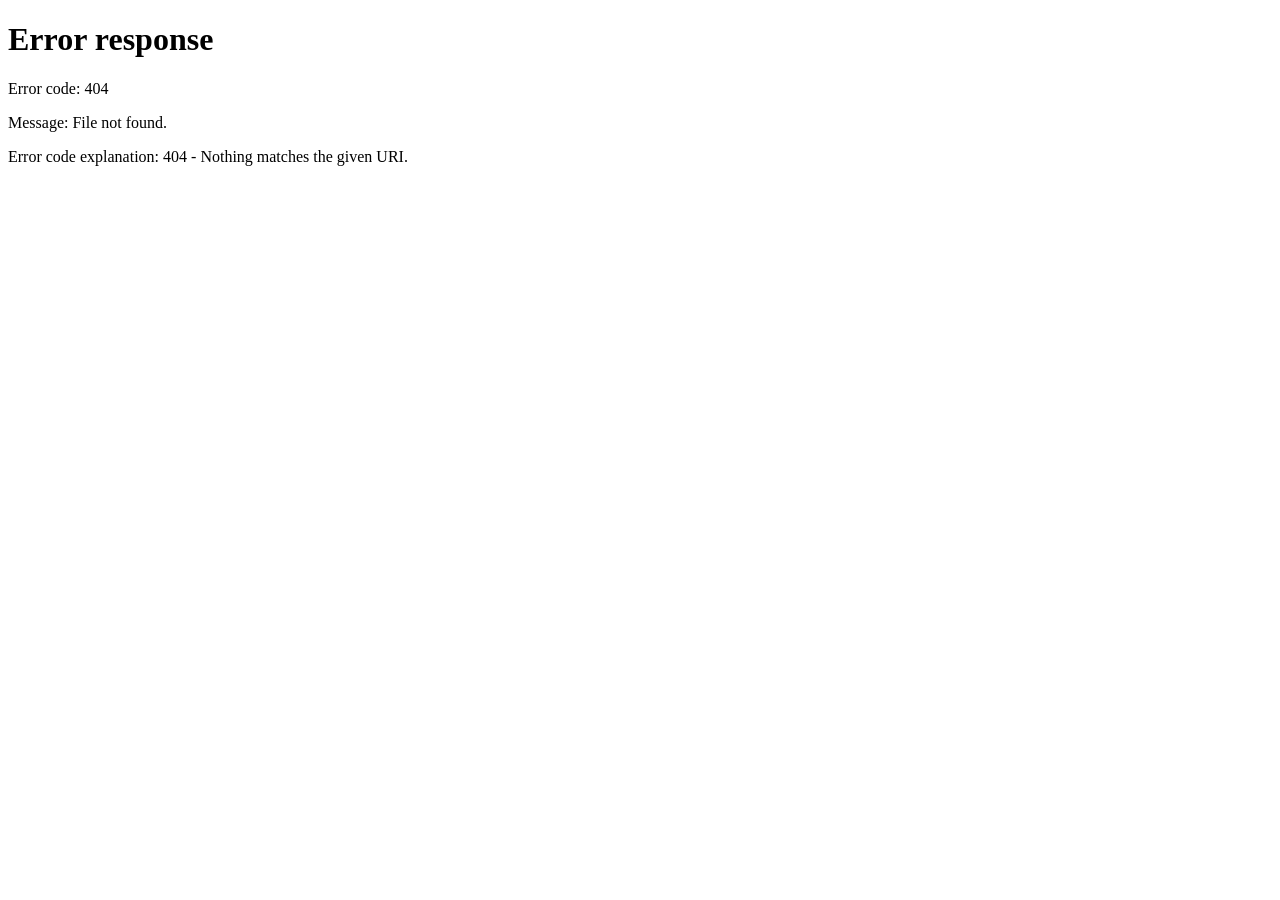
==== web_fronted/admin.html @ 8ac4acce "implemeentation de filtre de chaque page selon le role et l ajout admin creation du filier page et s" ====
<!DOCTYPE html>
<html>
    <head>
        <link rel="stylesheet" href="styles/admin.css">

    </head>
    <body>

        <navbar>
            <button id="burgerMenuBtn" class="burger-menu-btn" ">
              <img src="resources\images\BurgerMenu.png">
            </button>

            <div class="sidebar" id="sidebar">
                
            </div>

            <main>
              <div class="creation-filiere">
                <h1>ajouter un filier</h1>
                <div>
                  <label style="display:block">Nom de filiere</label>
                  <input id="filierName" type="text" placeholder="Entrer le nom de la filiere" style="width: 350px; margin-top: 10px;">
                </div>

                <div>
                  <label style="display:block">Description de filiere</label>
                  <textarea id="filiereDescription" class="filiere-description" type="text" placeholder="Entrer la description de la filiere"></textarea>
                </div>
                  
                <button class="creation-filiere-submit-btn" id="filiereCreationSubmitBtn">
                  Enregistrer
                </button>
                
              </div>
            </main>
        </navbar> 

        <script type="module" src ="script/utile.js"></script>
        <script type="module" src ="script/admin.js"></script>
    </body>
</html>
---- web_fronted/styles/admin.css ----
body ,html , main {
    margin: 0;
    padding: 0;
    height: 100%;
    width :100% ;
}



.burger-menu-btn{
    width: 40px;
    height: 40px;
    border-radius: 25px;
    background-color: white;
    position: absolute;
    top: 30px;
    right: 30px;
}

.burger-menu-btn img{
    width : 90% ;
    margin-top: 2px;
    justify-content: center;
    align-items: center;
}

h1{
    color:  rgb(0, 136, 255) ;
    margin-top: 50px;
}
.sidebar{
    position: fixed;
    width: 300px;
    display: none;
    background-color: black;
    top: 0;
    right: 0;
    bottom: 0;
}

.creation-filiere{
    display: flex;
    flex-direction: column;
    justify-content: center;
    align-items: center;
    row-gap: 10px;
}

.creation-filiere label{
    margin-top : 20px;
    padding-left: 5px;
    margin-bottom : 3px ;
}

.creation-filiere input{
    border : 2px solid rgb(0, 136, 255) ;
    padding: 8px 5px;
    border-radius: 15px;
}
.filiere-description{
    width: 350px; 
    height: 150px;
    resize: none;       
    text-align: left;
    vertical-align: top;
    white-space: pre-wrap; 
    padding: 12px;
    box-sizing: border-box;
    border : 2px solid rgb(0, 136, 255) ;
    padding: 8px 5px;
    border-radius: 15px;
}

.creation-filiere-submit-btn{
    width: 200px;
    margin : 20px 10px ;
    border : 2px solid rgb(0, 136, 255) ;
    padding: 10px 0;
    background-color: white;
    border-radius: 25px;
}

.creation-filiere-submit-btn:hover{
    background-color: rgb(0, 136, 255);
    border-color: none ;
    color : white ;
    font-size: 16px;
    padding: 9px 0;
}
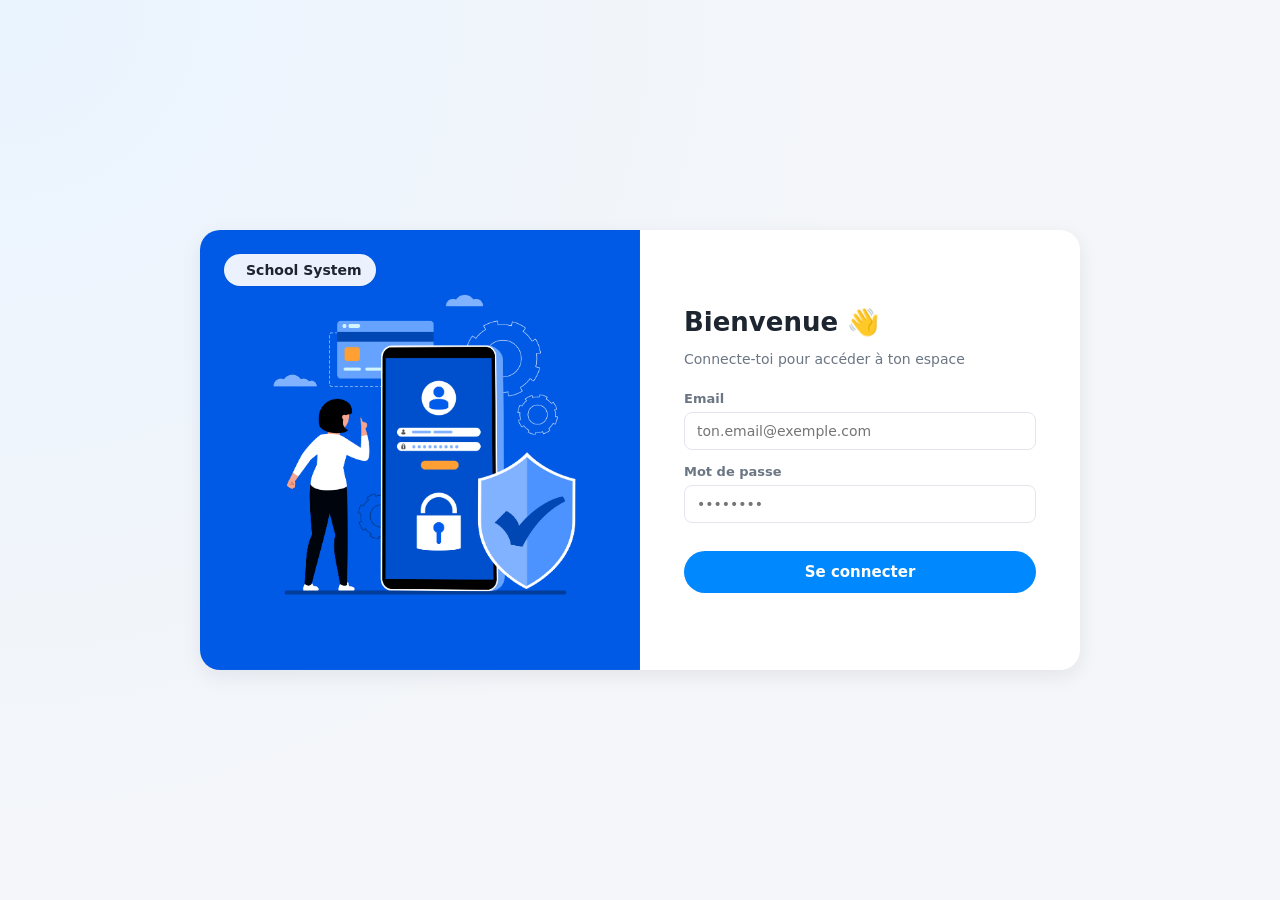
==== commit 14fb5e6a: "ajout de creation de filiere et prof chez admin" ====
--- a/web_fronted/admin.html
+++ b/web_fronted/admin.html
@@ -1,43 +1,245 @@
 <!DOCTYPE html>
-<html>
-    <head>
-        <link rel="stylesheet" href="styles/admin.css">
-
-    </head>
-    <body>
-
-        <navbar>
-            <button id="burgerMenuBtn" class="burger-menu-btn" ">
-              <img src="resources\images\BurgerMenu.png">
-            </button>
-
-            <div class="sidebar" id="sidebar">
-                
+<html lang="fr">
+<head>
+    <meta charset="UTF-8">
+    <title>Admin Dashboard</title>
+    <link rel="stylesheet" href="styles/theme.css">
+    <link rel="stylesheet" href="styles/admin.css">
+</head>
+<body>
+    <div class="app-shell">
+        <aside class="app-sidebar" id="sidebar">
+            <div class="app-sidebar-brand">
+                <span class="brand-dot"></span>
+                <span>School System</span>
             </div>
-
-            <main>
-              <div class="creation-filiere">
-                <h1>ajouter un filier</h1>
-                <div>
-                  <label style="display:block">Nom de filiere</label>
-                  <input id="filierName" type="text" placeholder="Entrer le nom de la filiere" style="width: 350px; margin-top: 10px;">
+            <div class="app-sidebar-role">Administrator</div>
+
+            <nav class="app-nav">
+                <button class="app-nav-btn active" id="sidebarCreatioinFiliereBtn" data-target="filieres">
+                    <svg viewBox="0 0 24 24" fill="none" stroke="currentColor" stroke-width="2"><path d="M12 3 2 8l10 5 10-5-10-5Z"/><path d="M6 10.5V16c0 1.5 2.7 3 6 3s6-1.5 6-3v-5.5"/></svg>
+                    Filières
+                </button>
+                <button class="app-nav-btn" id="sidebarCreationProfBtn" data-target="professors">
+                    <svg viewBox="0 0 24 24" fill="none" stroke="currentColor" stroke-width="2"><circle cx="12" cy="8" r="4"/><path d="M4 21c0-4.4 3.6-7 8-7s8 2.6 8 7"/></svg>
+                    Professeurs
+                </button>
+                <button class="app-nav-btn" id="sidebarcreerEtudiantBtn" data-target="students">
+                    <svg viewBox="0 0 24 24" fill="none" stroke="currentColor" stroke-width="2"><circle cx="9" cy="8" r="3.5"/><path d="M2 21c0-3.6 3-6 7-6s7 2.4 7 6"/><path d="M16.5 5c1.7.3 3 1.8 3 3.5S18.2 11.7 16.5 12"/><path d="M22 21c0-2.8-1.9-5-4.8-5.7"/></svg>
+                    Étudiants
+                </button>
+                <button class="app-nav-btn" id="sidebarCreerModuleBtn" data-target="modules">
+                    <svg viewBox="0 0 24 24" fill="none" stroke="currentColor" stroke-width="2"><path d="M4 19.5A2.5 2.5 0 0 1 6.5 17H20"/><path d="M6.5 2H20v20H6.5A2.5 2.5 0 0 1 4 19.5v-15A2.5 2.5 0 0 1 6.5 2Z"/></svg>
+                    Modules
+                </button>
+                <button class="app-nav-btn" id="sidebarOverviewBtn" data-target="overview">
+                    <svg viewBox="0 0 24 24" fill="none" stroke="currentColor" stroke-width="2"><rect x="3" y="3" width="7" height="9" rx="1.5"/><rect x="14" y="3" width="7" height="5" rx="1.5"/><rect x="14" y="12" width="7" height="9" rx="1.5"/><rect x="3" y="16" width="7" height="5" rx="1.5"/></svg>
+                    Overview
+                </button>
+            </nav>
+
+            <div class="app-sidebar-footer">
+                <button class="app-logout-btn" id="logoutBtn">Se déconnecter</button>
+            </div>
+        </aside>
+
+        <div class="app-main">
+            <header class="app-header">
+                <div class="app-header-left">
+                    <button class="app-burger-btn" id="burgerMenuBtn">
+                        <svg viewBox="0 0 24 24" fill="none" stroke="currentColor" stroke-width="2"><path d="M3 6h18"/><path d="M3 12h18"/><path d="M3 18h18"/></svg>
+                    </button>
+                    <div class="app-header-title" id="pageTitle">Filières</div>
                 </div>
-
-                <div>
-                  <label style="display:block">Description de filiere</label>
-                  <textarea id="filiereDescription" class="filiere-description" type="text" placeholder="Entrer la description de la filiere"></textarea>
+                <div class="app-header-right">
+                    <div class="app-avatar">A</div>
                 </div>
-                  
-                <button class="creation-filiere-submit-btn" id="filiereCreationSubmitBtn">
-                  Enregistrer
-                </button>
-                
-              </div>
+            </header>
+
+            <main class="app-content">
+
+                <!-- ===== FILIERES ===== -->
+                <section class="app-section active creation-filiere" id="filieres">
+                    <div class="section-heading">
+                        <div>
+                            <h1>Filières</h1>
+                            <p>Créer et gérer les filières</p>
+                        </div>
+                    </div>
+
+                    <div class="admin-split">
+                        <div class="card">
+                            <div class="card-title">Liste des filières</div>
+                            <table class="data-table" id="tableRows" style="max-width: 500px;"></table>
+                        </div>
+
+                        <div class="card">
+                            <div class="card-title">Ajouter une filière</div>
+                            <div class="form-field">
+                                <label>Nom de filière</label>
+                                <input id="filierName" type="text" placeholder="Ex: Génie Informatique">
+                            </div>
+                            <div class="form-field">
+                                <label>Description</label>
+                                <textarea id="filiereDescription" class="filiere-description" placeholder="Décris brièvement la filière"></textarea>
+                            </div>
+                            <button class="btn btn-primary" id="filiereCreationSubmitBtn" style="margin-top:14px;">Enregistrer</button>
+                        </div>
+                    </div>
+                </section>
+
+                <!-- ===== PROFESSORS ===== -->
+                <section class="app-section creation-prof" id="professors">
+                    <div class="section-heading">
+                        <div>
+                            <h1>Professeurs</h1>
+                            <p>Créer et gérer les comptes professeur</p>
+                        </div>
+                    </div>
+
+                    <div class="admin-split">
+                        <div class="card">
+                            <div class="card-title">Liste des professeurs</div>
+                            <table class="data-table" id="profTableRows"></table>
+                        </div>
+
+                        <div class="card">
+                            <div class="card-title">Ajouter un professeur</div>
+                            <div class="form-field">
+                                <label>Nom complet</label>
+                                <input id="profLastName" type="text" placeholder="Entrer le prenom">
+                            </div>
+                            <div class="form-field">
+                                <label>Nom complet</label>
+                                <input id="profFirstName" type="text" placeholder="Entrer le nom">
+                            </div>
+                            <div class="form-field">
+                                <label>Mot de passe</label>
+                                <input id="profPassword" type="password">
+                            </div>
+                            <div class="form-field">
+                                <label>Filière</label>
+                                <select id="profFiliere"></select>
+                            </div>
+                            <button id="createProfBtn" class="btn btn-primary" style="margin-top:14px;">Enregistrer</button>
+                        </div>
+                    </div>
+                </section>
+
+                <!-- ===== STUDENTS ===== -->
+                <section class="app-section creation-etudiant" id="students">
+                    <div class="section-heading">
+                        <div>
+                            <h1>Étudiants</h1>
+                            <p>Créer et gérer les comptes étudiant</p>
+                        </div>
+                    </div>
+
+                    <div class="admin-split">
+                        <div class="card">
+                            <div class="card-title">Liste des étudiants</div>
+                            <table class="data-table" id="studentTableRows"></table>
+                        </div>
+
+                        <div class="card">
+                            <div class="card-title">Ajouter un étudiant</div>
+                            <div class="form-field">
+                                <label>Nom complet</label>
+                                <input id="studentName" type="text">
+                            </div>
+                            <div class="form-field">
+                                <label>Email</label>
+                                <input id="studentEmail" type="email">
+                            </div>
+                            <div class="form-field">
+                                <label>Mot de passe</label>
+                                <input id="studentPassword" type="password">
+                            </div>
+                            <div class="form-field">
+                                <label>CNE</label>
+                                <input id="studentCNE" type="text">
+                            </div>
+                            <div class="form-field">
+                                <label>Filière</label>
+                                <select id="studentFiliere"></select>
+                            </div>
+                            <button id="createStudentBtn" class="btn btn-primary" style="margin-top:14px;">Enregistrer</button>
+                        </div>
+                    </div>
+                </section>
+
+                <!-- ===== MODULES ===== -->
+                <section class="app-section creation-module" id="modules">
+                    <div class="section-heading">
+                        <div>
+                            <h1>Modules</h1>
+                            <p>Créer et gérer les modules</p>
+                        </div>
+                    </div>
+
+                    <div class="admin-split">
+                        <div class="card">
+                            <div class="card-title">Liste des modules</div>
+                            <table class="data-table" id="moduleTableRows"></table>
+                        </div>
+
+                        <div class="card">
+                            <div class="card-title">Ajouter un module</div>
+                            <div class="form-field">
+                                <label>Nom du module</label>
+                                <input id="moduleName" type="text">
+                            </div>
+                            <div class="form-field">
+                                <label>Semestre</label>
+                                <select id="semester">
+                                    <option>S1</option><option>S2</option><option>S3</option>
+                                    <option>S4</option><option>S5</option><option>S6</option>
+                                </select>
+                            </div>
+                            <div class="form-field">
+                                <label>Professeur</label>
+                                <select id="moduleProfessor"></select>
+                            </div>
+                            <div class="form-field">
+                                <label>Filière</label>
+                                <select id="moduleFiliere"></select>
+                            </div>
+                            <button id="createModuleBtn" class="btn btn-primary" style="margin-top:14px;">Enregistrer</button>
+                        </div>
+                    </div>
+                </section>
+
+                <!-- ===== OVERVIEW ===== -->
+                <section class="app-section overview" id="overview">
+                    <div class="section-heading">
+                        <div>
+                            <h1>Overview</h1>
+                            <p>Vue détaillée par filière</p>
+                        </div>
+                        <select id="overviewFiliere" style="min-width:220px;"></select>
+                    </div>
+
+                    <div class="overview-content">
+                        <div class="card">
+                            <div class="card-title">Professeurs</div>
+                            <table class="data-table" id="overviewProfessorTable"></table>
+                        </div>
+                        <div class="card">
+                            <div class="card-title">Étudiants</div>
+                            <table class="data-table" id="overviewStudentTable"></table>
+                        </div>
+                        <div class="card">
+                            <div class="card-title">Modules</div>
+                            <table class="data-table" id="overviewModuleTable"></table>
+                        </div>
+                    </div>
+                </section>
+
             </main>
-        </navbar> 
-
-        <script type="module" src ="script/utile.js"></script>
-        <script type="module" src ="script/admin.js"></script>
-    </body>
+        </div>
+    </div>
+
+    <script type="module" src="script/utile.js"></script>
+    <script type="module" src="script/admin.js"></script>
+</body>
 </html>
-
--- a/web_fronted/styles/theme.css
+++ b/web_fronted/styles/theme.css
@@ -0,0 +1,661 @@
+/* ============================================
+   Shared design system - School System
+   Import this on every dashboard page, before
+   the page-specific stylesheet.
+   ============================================ */
+
+:root {
+  --color-primary: #0088ff;
+  --color-primary-dark: #0066cc;
+  --color-primary-light: #e8f3ff;
+
+  --color-bg: #f4f6f9;
+  --color-surface: #ffffff;
+  --color-border: #e2e6ec;
+
+  --color-text: #1c2530;
+  --color-text-muted: #6b7684;
+
+  --color-success: #1fb877;
+  --color-success-bg: #e8f9f1;
+  --color-warning: #f5a524;
+  --color-warning-bg: #fef4e4;
+  --color-danger: #ea4b4b;
+  --color-danger-bg: #fdeaea;
+
+  --color-ai: #7b5cf0;
+  --color-ai-bg: #f1ecff;
+
+  --radius-sm: 8px;
+  --radius-md: 14px;
+  --radius-lg: 20px;
+  --radius-pill: 999px;
+
+  --shadow-sm: 0 1px 3px rgba(20, 30, 50, 0.06);
+  --shadow-md: 0 6px 20px rgba(20, 30, 50, 0.08);
+
+  --sidebar-width: 260px;
+  --header-height: 72px;
+
+  --font-main: "Segoe UI", system-ui, -apple-system, sans-serif;
+}
+
+* {
+  box-sizing: border-box;
+}
+
+body, html {
+  margin: 0;
+  padding: 0;
+  font-family: var(--font-main);
+  background: var(--color-bg);
+  color: var(--color-text);
+}
+
+/* ---------- Layout shell: sidebar + main ---------- */
+
+.app-shell {
+  display: flex;
+  height: 100vh;
+  overflow: hidden;
+}
+
+.app-sidebar {
+  width: var(--sidebar-width);
+  flex-shrink: 0;
+  background: var(--color-surface);
+  border-right: 1px solid var(--color-border);
+  display: flex;
+  flex-direction: column;
+  transition: margin-left 0.2s ease;
+}
+
+.app-sidebar.collapsed {
+  margin-left: calc(var(--sidebar-width) * -1);
+}
+
+.app-sidebar-brand {
+  display: flex;
+  align-items: center;
+  gap: 10px;
+  padding: 22px 24px;
+  border-bottom: 1px solid var(--color-border);
+}
+
+.app-sidebar-brand .brand-dot {
+  width: 10px;
+  height: 10px;
+  border-radius: 50%;
+  background: var(--color-primary);
+}
+
+.app-sidebar-brand span {
+  font-weight: 700;
+  font-size: 16px;
+  letter-spacing: 0.2px;
+}
+
+.app-sidebar-role {
+  font-size: 12px;
+  color: var(--color-text-muted);
+  padding: 0 24px 16px;
+}
+
+.app-nav {
+  display: flex;
+  flex-direction: column;
+  gap: 2px;
+  padding: 8px 12px;
+  overflow-y: auto;
+  flex: 1;
+}
+
+.app-nav-btn {
+  display: flex;
+  align-items: center;
+  gap: 12px;
+  width: 100%;
+  text-align: left;
+  border: none;
+  background: transparent;
+  color: var(--color-text-muted);
+  font-size: 14.5px;
+  font-family: var(--font-main);
+  padding: 11px 14px;
+  border-radius: var(--radius-sm);
+  cursor: pointer;
+}
+
+.app-nav-btn svg {
+  width: 18px;
+  height: 18px;
+  flex-shrink: 0;
+}
+
+.app-nav-btn:hover {
+  background: var(--color-bg);
+  color: var(--color-text);
+}
+
+.app-nav-btn.active {
+  background: var(--color-primary-light);
+  color: var(--color-primary-dark);
+  font-weight: 600;
+}
+
+.app-sidebar-footer {
+  padding: 16px;
+  border-top: 1px solid var(--color-border);
+}
+
+.app-logout-btn {
+  width: 100%;
+  border: 1px solid var(--color-border);
+  background: var(--color-surface);
+  color: var(--color-text-muted);
+  padding: 10px;
+  border-radius: var(--radius-sm);
+  cursor: pointer;
+  font-size: 13.5px;
+}
+
+.app-logout-btn:hover {
+  border-color: var(--color-danger);
+  color: var(--color-danger);
+}
+
+.app-main {
+  flex: 1;
+  display: flex;
+  flex-direction: column;
+  overflow: hidden;
+}
+
+.app-header {
+  height: var(--header-height);
+  flex-shrink: 0;
+  display: flex;
+  align-items: center;
+  justify-content: space-between;
+  padding: 0 32px;
+  background: var(--color-surface);
+  border-bottom: 1px solid var(--color-border);
+}
+
+.app-header-left {
+  display: flex;
+  align-items: center;
+  gap: 14px;
+}
+
+.app-burger-btn {
+  width: 38px;
+  height: 38px;
+  border-radius: var(--radius-sm);
+  border: 1px solid var(--color-border);
+  background: var(--color-surface);
+  cursor: pointer;
+  display: flex;
+  align-items: center;
+  justify-content: center;
+}
+
+.app-burger-btn svg {
+  width: 18px;
+  height: 18px;
+}
+
+.app-header-title {
+  font-size: 19px;
+  font-weight: 700;
+}
+
+.app-header-right {
+  display: flex;
+  align-items: center;
+  gap: 14px;
+}
+
+.app-avatar {
+  width: 38px;
+  height: 38px;
+  border-radius: 50%;
+  background: var(--color-primary);
+  color: white;
+  display: flex;
+  align-items: center;
+  justify-content: center;
+  font-weight: 700;
+  font-size: 14px;
+}
+
+.app-content {
+  flex: 1;
+  overflow-y: auto;
+  padding: 28px 32px 60px;
+}
+
+.app-section {
+  display: none;
+  flex-direction: column;
+  gap: 22px;
+}
+
+.app-section.active {
+  display: flex;
+}
+
+/* ---------- Reusable pieces ---------- */
+
+.section-heading {
+  display: flex;
+  align-items: baseline;
+  justify-content: space-between;
+  flex-wrap: wrap;
+  gap: 10px;
+}
+
+.section-heading h1 {
+  font-size: 22px;
+  margin: 0;
+}
+
+.section-heading p {
+  margin: 4px 0 0;
+  color: var(--color-text-muted);
+  font-size: 14px;
+}
+
+.stat-grid {
+  display: grid;
+  grid-template-columns: repeat(auto-fit, minmax(180px, 1fr));
+  gap: 16px;
+}
+
+.stat-card {
+  background: var(--color-surface);
+  border: 1px solid var(--color-border);
+  border-radius: var(--radius-md);
+  padding: 18px 20px;
+  box-shadow: var(--shadow-sm);
+}
+
+.stat-card .stat-label {
+  font-size: 13px;
+  color: var(--color-text-muted);
+}
+
+.stat-card .stat-value {
+  font-size: 26px;
+  font-weight: 700;
+  margin-top: 6px;
+}
+
+.card {
+  background: var(--color-surface);
+  border: 1px solid var(--color-border);
+  border-radius: var(--radius-md);
+  box-shadow: var(--shadow-sm);
+  padding: 20px;
+}
+
+.card-title {
+  font-weight: 700;
+  font-size: 15px;
+  margin: 0 0 14px;
+  display: flex;
+  align-items: center;
+  gap: 8px;
+}
+
+.badge {
+  display: inline-flex;
+  align-items: center;
+  padding: 3px 10px;
+  border-radius: var(--radius-pill);
+  font-size: 12px;
+  font-weight: 600;
+}
+
+.badge-success { background: var(--color-success-bg); color: var(--color-success); }
+.badge-warning { background: var(--color-warning-bg); color: var(--color-warning); }
+.badge-danger  { background: var(--color-danger-bg);  color: var(--color-danger); }
+.badge-ai      { background: var(--color-ai-bg);       color: var(--color-ai); }
+
+.btn {
+  border: none;
+  border-radius: var(--radius-sm);
+  padding: 10px 18px;
+  font-family: var(--font-main);
+  font-size: 14px;
+  font-weight: 600;
+  cursor: pointer;
+}
+
+.btn-primary { background: var(--color-primary); color: white; }
+.btn-primary:hover { background: var(--color-primary-dark); }
+
+.btn-outline {
+  background: transparent;
+  border: 1.5px solid var(--color-border);
+  color: var(--color-text);
+}
+.btn-outline:hover { border-color: var(--color-primary); color: var(--color-primary); }
+
+.btn-danger-outline {
+  background: transparent;
+  border: 1.5px solid var(--color-danger);
+  color: var(--color-danger);
+}
+.btn-danger-outline:hover { background: var(--color-danger-bg); }
+
+input, textarea, select {
+  font-family: var(--font-main);
+  border: 1.5px solid var(--color-border);
+  border-radius: var(--radius-sm);
+  padding: 10px 12px;
+  font-size: 14px;
+  background: var(--color-surface);
+  color: var(--color-text);
+}
+
+input:focus, textarea:focus, select:focus {
+  outline: none;
+  border-color: var(--color-primary);
+}
+
+.form-grid {
+  display: grid;
+  grid-template-columns: 1fr 1fr;
+  gap: 14px;
+}
+
+.form-field {
+  display: flex;
+  flex-direction: column;
+  gap: 6px;
+}
+
+.form-field label {
+  font-size: 13px;
+  font-weight: 600;
+  color: var(--color-text-muted);
+}
+
+.data-table {
+  width: 100%;
+  border-collapse: collapse;
+  font-size: 14px;
+}
+
+.data-table th {
+  text-align: left;
+  color: var(--color-text-muted);
+  font-weight: 600;
+  font-size: 12.5px;
+  text-transform: uppercase;
+  letter-spacing: 0.03em;
+  padding: 10px 12px;
+  border-bottom: 1px solid var(--color-border);
+}
+
+.data-table td {
+  padding: 12px;
+  border-bottom: 1px solid var(--color-border);
+}
+
+.data-table tr:last-child td {
+  border-bottom: none;
+}
+
+.icon-btn {
+  width: 32px;
+  height: 32px;
+  border-radius: var(--radius-sm);
+  border: 1px solid var(--color-border);
+  background: var(--color-surface);
+  cursor: pointer;
+  display: inline-flex;
+  align-items: center;
+  justify-content: center;
+}
+
+.icon-btn:hover {
+  border-color: var(--color-danger);
+  color: var(--color-danger);
+}
+
+.empty-state {
+  text-align: center;
+  color: var(--color-text-muted);
+  padding: 40px 20px;
+  font-size: 14px;
+}
+
+/* ---------- AI-flavored pieces ---------- */
+
+.ai-panel {
+  border: 1.5px dashed #cabaf7;
+  background: var(--color-ai-bg);
+  border-radius: var(--radius-md);
+  padding: 20px;
+}
+
+.ai-panel-title {
+  display: flex;
+  align-items: center;
+  gap: 8px;
+  font-weight: 700;
+  color: var(--color-ai);
+  margin-bottom: 8px;
+}
+
+.ai-feature-list {
+  display: grid;
+  grid-template-columns: repeat(auto-fit, minmax(230px, 1fr));
+  gap: 14px;
+}
+
+.ai-feature-card {
+  background: var(--color-surface);
+  border: 1px solid var(--color-border);
+  border-radius: var(--radius-md);
+  padding: 16px;
+}
+
+.ai-feature-card .ai-feature-head {
+  display: flex;
+  align-items: center;
+  justify-content: space-between;
+}
+
+.ai-feature-card h4 {
+  margin: 0;
+  font-size: 14.5px;
+}
+
+.ai-feature-card p {
+  margin: 8px 0 0;
+  font-size: 13px;
+  color: var(--color-text-muted);
+}
+
+.toggle {
+  position: relative;
+  width: 40px;
+  height: 22px;
+  flex-shrink: 0;
+}
+
+.toggle input { opacity: 0; width: 0; height: 0; }
+
+.toggle-slider {
+  position: absolute;
+  inset: 0;
+  background: var(--color-border);
+  border-radius: var(--radius-pill);
+  cursor: pointer;
+  transition: 0.15s;
+}
+
+.toggle-slider::before {
+  content: "";
+  position: absolute;
+  width: 16px;
+  height: 16px;
+  left: 3px;
+  top: 3px;
+  background: white;
+  border-radius: 50%;
+  transition: 0.15s;
+}
+
+.toggle input:checked + .toggle-slider {
+  background: var(--color-ai);
+}
+
+.toggle input:checked + .toggle-slider::before {
+  transform: translateX(18px);
+}
+
+/* ---------- Chat / AI conversation ---------- */
+
+.chat-shell {
+  display: grid;
+  grid-template-columns: 260px 1fr;
+  gap: 18px;
+  height: calc(100vh - var(--header-height) - 100px);
+}
+
+.chat-thread-list {
+  background: var(--color-surface);
+  border: 1px solid var(--color-border);
+  border-radius: var(--radius-md);
+  overflow-y: auto;
+  padding: 10px;
+}
+
+.chat-thread-item {
+  width: 100%;
+  text-align: left;
+  border: none;
+  background: transparent;
+  padding: 12px;
+  border-radius: var(--radius-sm);
+  cursor: pointer;
+  font-size: 13.5px;
+  color: var(--color-text);
+  display: block;
+  margin-bottom: 2px;
+}
+
+.chat-thread-item:hover { background: var(--color-bg); }
+.chat-thread-item.active { background: var(--color-ai-bg); color: var(--color-ai); font-weight: 600; }
+
+.chat-window {
+  background: var(--color-surface);
+  border: 1px solid var(--color-border);
+  border-radius: var(--radius-md);
+  display: flex;
+  flex-direction: column;
+  overflow: hidden;
+}
+
+.chat-messages {
+  flex: 1;
+  overflow-y: auto;
+  padding: 20px;
+  display: flex;
+  flex-direction: column;
+  gap: 14px;
+}
+
+.chat-bubble {
+  max-width: 70%;
+  padding: 12px 16px;
+  border-radius: var(--radius-md);
+  font-size: 14px;
+  line-height: 1.5;
+}
+
+.chat-bubble.question {
+  align-self: flex-end;
+  background: var(--color-primary);
+  color: white;
+  border-bottom-right-radius: 4px;
+}
+
+.chat-bubble.response {
+  align-self: flex-start;
+  background: var(--color-bg);
+  border-bottom-left-radius: 4px;
+}
+
+.chat-input-row {
+  display: flex;
+  gap: 10px;
+  padding: 16px;
+  border-top: 1px solid var(--color-border);
+}
+
+.chat-input-row input {
+  flex: 1;
+}
+
+/* ---------- Schedule grid ---------- */
+
+.schedule-grid {
+  display: grid;
+  grid-template-columns: 90px repeat(6, 1fr);
+  gap: 8px;
+}
+
+.schedule-cell-head {
+  font-size: 12.5px;
+  font-weight: 700;
+  text-align: center;
+  color: var(--color-text-muted);
+  padding: 8px 0;
+}
+
+.schedule-slot-label {
+  font-size: 12px;
+  color: var(--color-text-muted);
+  display: flex;
+  align-items: center;
+  justify-content: center;
+}
+
+.schedule-cell {
+  background: var(--color-surface);
+  border: 1px solid var(--color-border);
+  border-radius: var(--radius-sm);
+  min-height: 70px;
+  padding: 10px;
+  display: flex;
+  flex-direction: column;
+  justify-content: center;
+}
+
+.schedule-cell.filled {
+  background: var(--color-primary-light);
+  border-color: #bfe0ff;
+}
+
+.schedule-cell .module-name {
+  font-weight: 700;
+  font-size: 13px;
+  color: var(--color-primary-dark);
+}
+
+.schedule-cell .module-teacher {
+  font-size: 11.5px;
+  color: var(--color-text-muted);
+  margin-top: 2px;
+}
+
+@media (max-width: 900px) {
+  .form-grid { grid-template-columns: 1fr; }
+  .chat-shell { grid-template-columns: 1fr; }
+  .schedule-grid { grid-template-columns: 60px repeat(6, 1fr); font-size: 11px; }
+}
--- a/web_fronted/styles/admin.css
+++ b/web_fronted/styles/admin.css
@@ -1,90 +1,35 @@
-body ,html , main {
-    margin: 0;
-    padding: 0;
-    height: 100%;
-    width :100% ;
+/* Page-specific tweaks for the Admin dashboard.
+   Structure (sidebar, cards, tables, forms) lives in theme.css */
+
+.app-avatar {
+  background: var(--color-warning);
 }
 
-
-
-.burger-menu-btn{
-    width: 40px;
-    height: 40px;
-    border-radius: 25px;
-    background-color: white;
-    position: absolute;
-    top: 30px;
-    right: 30px;
+.app-sidebar-role {
+  color: var(--color-warning);
+  font-weight: 600;
 }
 
-.burger-menu-btn img{
-    width : 90% ;
-    margin-top: 2px;
-    justify-content: center;
-    align-items: center;
+.admin-split {
+  display: grid;
+  grid-template-columns: 1.3fr 1fr;
+  gap: 18px;
+  align-items: start;
 }
 
-h1{
-    color:  rgb(0, 136, 255) ;
-    margin-top: 50px;
-}
-.sidebar{
-    position: fixed;
-    width: 300px;
-    display: none;
-    background-color: black;
-    top: 0;
-    right: 0;
-    bottom: 0;
+.admin-split .data-table {
+  max-height: 480px;
+  display: block;
+  overflow-y: auto;
 }
 
-.creation-filiere{
-    display: flex;
-    flex-direction: column;
-    justify-content: center;
-    align-items: center;
-    row-gap: 10px;
+.overview-content {
+  display: grid;
+  grid-template-columns: repeat(3, 1fr);
+  gap: 18px;
 }
 
-.creation-filiere label{
-    margin-top : 20px;
-    padding-left: 5px;
-    margin-bottom : 3px ;
+@media (max-width: 1000px) {
+  .admin-split { grid-template-columns: 1fr; }
+  .overview-content { grid-template-columns: 1fr; }
 }
-
-.creation-filiere input{
-    border : 2px solid rgb(0, 136, 255) ;
-    padding: 8px 5px;
-    border-radius: 15px;
-}
-.filiere-description{
-    width: 350px; 
-    height: 150px;
-    resize: none;       
-    text-align: left;
-    vertical-align: top;
-    white-space: pre-wrap; 
-    padding: 12px;
-    box-sizing: border-box;
-    border : 2px solid rgb(0, 136, 255) ;
-    padding: 8px 5px;
-    border-radius: 15px;
-}
-
-.creation-filiere-submit-btn{
-    width: 200px;
-    margin : 20px 10px ;
-    border : 2px solid rgb(0, 136, 255) ;
-    padding: 10px 0;
-    background-color: white;
-    border-radius: 25px;
-}
-
-.creation-filiere-submit-btn:hover{
-    background-color: rgb(0, 136, 255);
-    border-color: none ;
-    color : white ;
-    font-size: 16px;
-    padding: 9px 0;
-}
-
